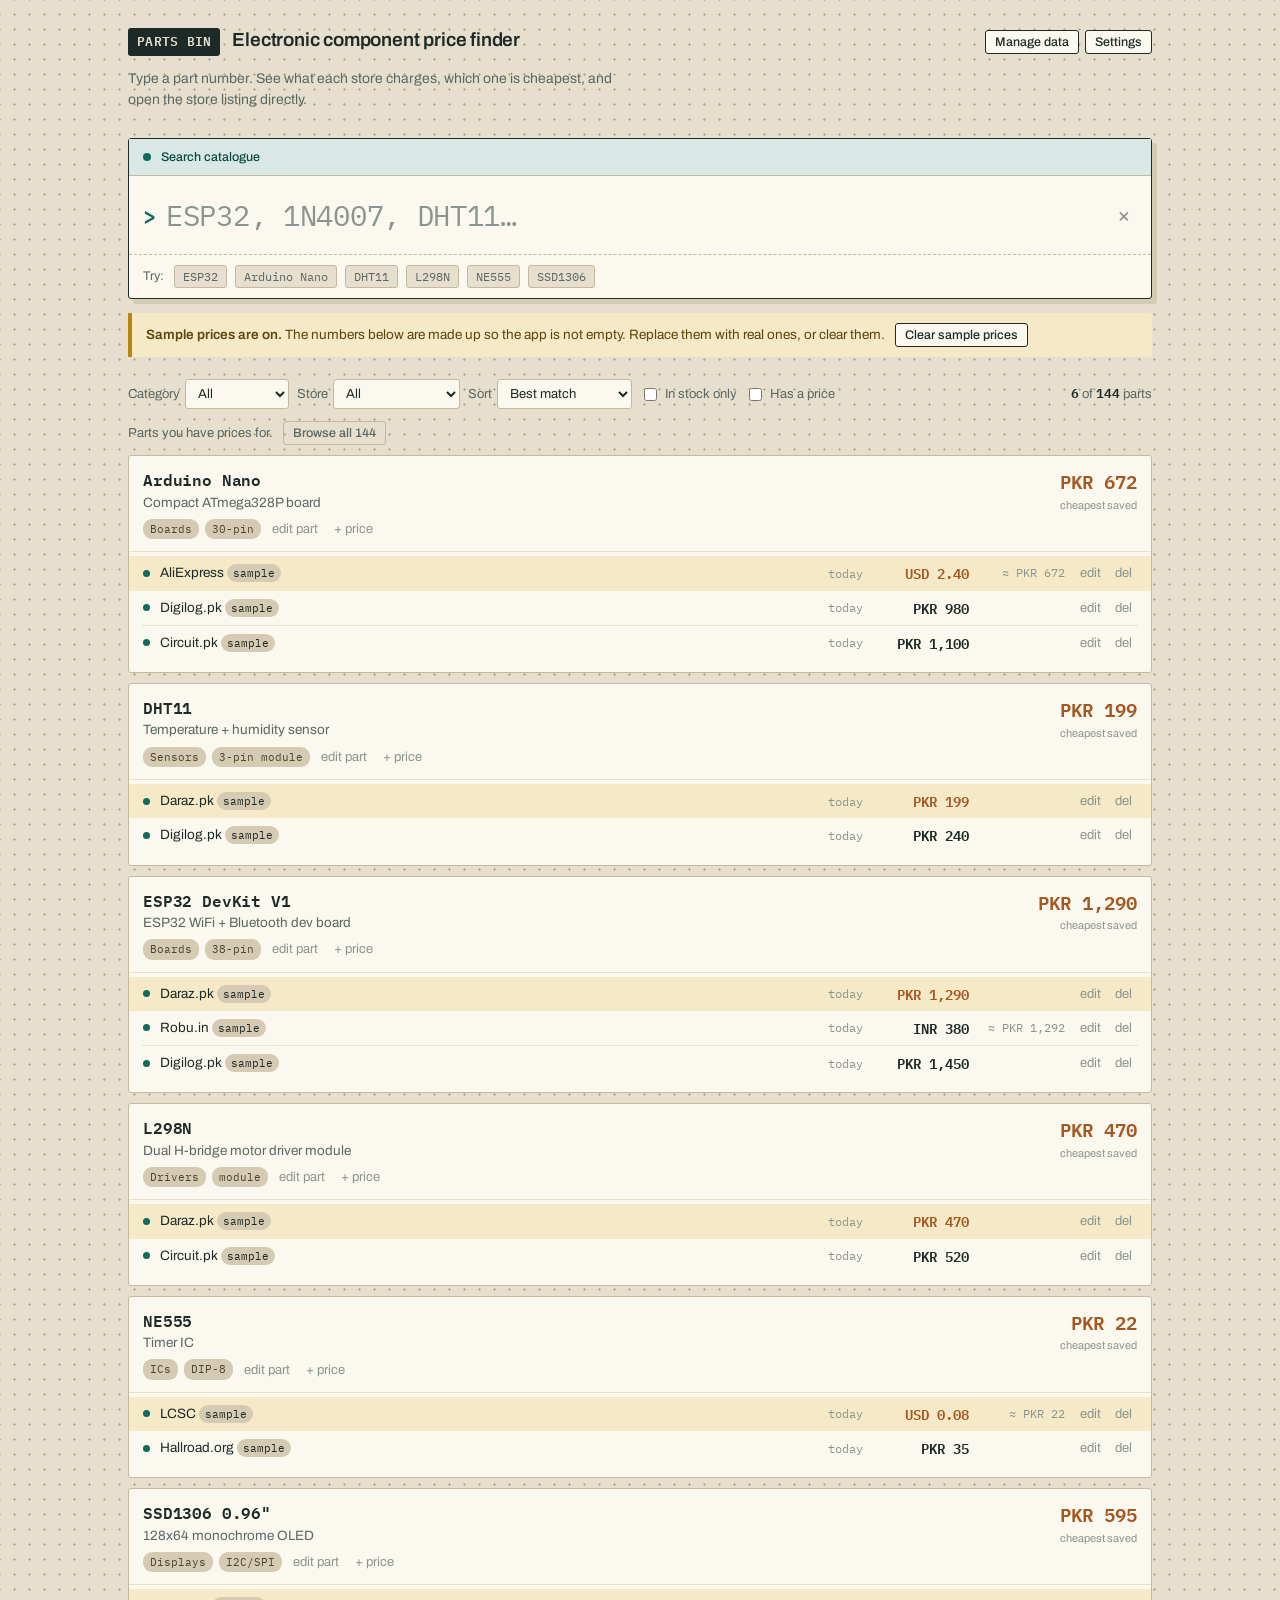
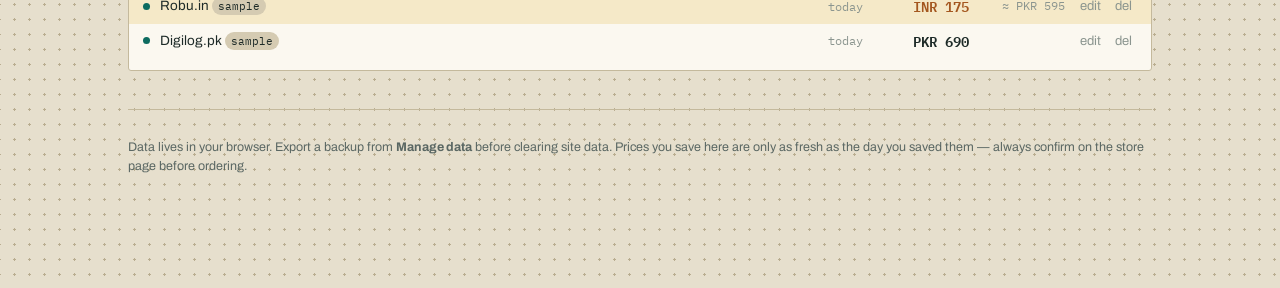
==== parts-bin/index.html @ 173c0f7b "Add Parts Bin, a client-side electronic component price finder Deploys the Parts Bin static web app " ====
<!DOCTYPE html>
<html lang="en">
<head>
<meta charset="utf-8">
<meta name="viewport" content="width=device-width, initial-scale=1, viewport-fit=cover">
<title>Parts Bin — electronic component price finder</title>
<meta name="description" content="Search an electronic component, compare what each store charges, and jump straight to the store listing.">
<link rel="preconnect" href="https://fonts.googleapis.com">
<link rel="preconnect" href="https://fonts.gstatic.com" crossorigin>
<link href="https://fonts.googleapis.com/css2?family=Archivo:wght@400;500;600;700&family=IBM+Plex+Mono:wght@400;500;600&display=swap" rel="stylesheet">
<style>
:root{
  --board:#e6dfcd;
  --board-deep:#d5cbb2;
  --hole:#b9ad90;
  --ink:#1d2a27;
  --ink-soft:#5a6763;
  --ink-faint:#8b958f;
  --solder:#0d6b5f;
  --solder-dark:#084a41;
  --solder-tint:#d9e8e4;
  --copper:#a4571f;
  --gold:#b8860b;
  --gold-tint:#f5e9c8;
  --card:#fbf8f0;
  --line:#c4b99c;
  --danger:#9c2f22;
  --r:3px;
  --pad:clamp(14px,4vw,28px);
}
*{box-sizing:border-box}
html,body{margin:0;padding:0}
body{
  background-color:var(--board);
  background-image:radial-gradient(var(--hole) 1.1px, transparent 1.2px);
  background-size:15px 15px;
  background-position:7px 7px;
  color:var(--ink);
  font-family:'Archivo',system-ui,-apple-system,'Segoe UI',sans-serif;
  font-size:16px;
  line-height:1.5;
  -webkit-text-size-adjust:100%;
}
.mono{font-family:'IBM Plex Mono',ui-monospace,Menlo,Consolas,monospace}
.wrap{max-width:1080px;margin:0 auto;padding:0 var(--pad) 100px}

/* ---------- masthead ---------- */
.masthead{padding:26px 0 8px;display:flex;align-items:baseline;gap:12px;flex-wrap:wrap}
.mark{
  font-family:'IBM Plex Mono',monospace;font-weight:600;font-size:13px;letter-spacing:.02em;
  background:var(--ink);color:var(--board);padding:4px 9px;border-radius:var(--r);
}
.masthead h1{font-size:19px;font-weight:600;margin:0;letter-spacing:-.01em}
.masthead p{margin:0;color:var(--ink-soft);font-size:14px;flex-basis:100%;max-width:62ch}
.mast-actions{margin-left:auto;display:flex;gap:6px}

/* ---------- hero search ---------- */
.console{
  margin-top:20px;background:var(--card);border:1.5px solid var(--ink);
  border-radius:var(--r);box-shadow:5px 5px 0 var(--board-deep);
}
.console-top{
  display:flex;align-items:center;gap:10px;padding:9px 14px;
  border-bottom:1px solid var(--line);background:var(--solder-tint);
}
.console-top span{font-size:12.5px;color:var(--solder-dark);font-weight:500}
.lamp{width:8px;height:8px;border-radius:50%;background:var(--solder);flex:none}
.searchrow{display:flex;align-items:center;gap:10px;padding:6px 14px}
.searchrow .caret{color:var(--solder);font-size:22px;font-weight:600;line-height:1}
#q{
  flex:1;border:0;outline:0;background:transparent;padding:14px 0;
  font-family:'IBM Plex Mono',monospace;font-size:clamp(19px,4.6vw,29px);
  font-weight:500;color:var(--ink);letter-spacing:-.01em;min-width:0;
}
#q::placeholder{color:var(--ink-faint);font-weight:400}
.clearbtn{border:0;background:transparent;color:var(--ink-faint);font-size:22px;cursor:pointer;padding:4px 6px;line-height:1}
.clearbtn:hover{color:var(--danger)}
.console-foot{
  padding:10px 14px;border-top:1px dashed var(--line);
  display:flex;gap:8px;flex-wrap:wrap;align-items:center;
}
.console-foot small{color:var(--ink-soft);font-size:12.5px;margin-right:2px}
.chipsug{
  border:1px solid var(--line);background:var(--board);color:var(--ink-soft);
  font-family:'IBM Plex Mono',monospace;font-size:12px;padding:3px 8px;
  border-radius:var(--r);cursor:pointer;
}
.chipsug:hover{border-color:var(--solder);color:var(--solder-dark);background:var(--solder-tint)}

/* ---------- buttons ---------- */
button{font-family:inherit}
.btn{
  border:1.5px solid var(--ink);background:var(--card);color:var(--ink);
  padding:7px 13px;border-radius:var(--r);font-size:13.5px;font-weight:500;cursor:pointer;
}
.btn:hover{background:var(--solder-tint)}
.btn-solid{background:var(--solder);border-color:var(--solder-dark);color:#fff}
.btn-solid:hover{background:var(--solder-dark)}
.btn-sm{padding:4px 9px;font-size:12.5px;border-width:1px}
.btn-danger{color:var(--danger);border-color:var(--danger)}
.btn-danger:hover{background:#f6e4e1}
.btn-ghost{border-color:var(--line);background:transparent;color:var(--ink-soft)}
.btn-ghost:hover{background:var(--card);color:var(--ink)}
:focus-visible{outline:2.5px solid var(--copper);outline-offset:2px}

/* ---------- banner ---------- */
.banner{
  margin-top:14px;padding:10px 14px;border-left:4px solid var(--gold);
  background:var(--gold-tint);border-radius:0 var(--r) var(--r) 0;
  font-size:13.5px;color:#5c4508;display:flex;gap:10px;align-items:center;flex-wrap:wrap;
}
.banner strong{font-weight:600}

/* ---------- filters ---------- */
.filters{display:flex;gap:8px;flex-wrap:wrap;align-items:center;margin:22px 0 12px}
.filters select,.filters input[type=number]{
  font-family:inherit;font-size:13px;padding:6px 8px;border:1px solid var(--line);
  background:var(--card);color:var(--ink);border-radius:var(--r);
}
.filters label{font-size:13px;color:var(--ink-soft);display:flex;align-items:center;gap:5px}
.count{margin-left:auto;font-size:13px;color:var(--ink-soft)}
.count b{font-family:'IBM Plex Mono',monospace;color:var(--ink);font-weight:600}

/* ---------- live links ---------- */
.live{
  background:var(--card);border:1px solid var(--line);border-left:4px solid var(--copper);
  border-radius:0 var(--r) var(--r) 0;padding:12px 14px;margin-bottom:18px;
}
.live h3{margin:0 0 3px;font-size:14px;font-weight:600}
.live p{margin:0 0 9px;font-size:12.5px;color:var(--ink-soft);max-width:66ch}
.livelinks{display:flex;gap:6px;flex-wrap:wrap}
.livelinks a{
  font-size:12.5px;text-decoration:none;color:var(--solder-dark);background:var(--solder-tint);
  border:1px solid #b5cfc9;padding:4px 10px;border-radius:var(--r);
}
.livelinks a:hover{background:var(--solder);color:#fff;border-color:var(--solder-dark)}

/* ---------- component strip ---------- */
.strip{
  background:var(--card);border:1px solid var(--line);border-radius:var(--r);
  margin-bottom:10px;overflow:hidden;
}
.strip-head{
  display:flex;gap:12px;align-items:flex-start;padding:12px 14px;
  border-bottom:1px solid #e7dfc9;flex-wrap:wrap;
}
.pn{
  font-family:'IBM Plex Mono',monospace;font-weight:600;font-size:15.5px;
  color:var(--ink);letter-spacing:-.01em;word-break:break-word;
}
.strip-title{flex:1;min-width:200px}
.strip-title .nm{font-size:13.5px;color:var(--ink-soft);margin-top:1px}
.meta{display:flex;gap:6px;flex-wrap:wrap;margin-top:6px}
.tag{
  font-size:11px;padding:2px 7px;border-radius:9px;background:var(--board-deep);
  color:#4a4530;font-family:'IBM Plex Mono',monospace;
}
.best{
  text-align:right;font-family:'IBM Plex Mono',monospace;flex:none;
}
.best .amt{font-size:19px;font-weight:600;color:var(--copper);white-space:nowrap}
.best .lbl{font-size:11px;color:var(--ink-faint);font-family:'Archivo',sans-serif}
.best .none{font-size:12.5px;color:var(--ink-faint);font-family:'Archivo',sans-serif}

.prices{padding:4px 14px 12px}
.prow{
  display:flex;align-items:center;gap:10px;padding:7px 0;
  border-bottom:1px dotted #ddd3ba;font-size:13.5px;flex-wrap:wrap;
}
.prow:last-child{border-bottom:0}
.prow .store{flex:1;min-width:110px}
.prow .store a{color:var(--ink);text-decoration:none;border-bottom:1px solid var(--line)}
.prow .store a:hover{color:var(--solder);border-color:var(--solder)}
.prow .amt{font-family:'IBM Plex Mono',monospace;font-weight:600;min-width:96px;text-align:right}
.prow .conv{font-family:'IBM Plex Mono',monospace;font-size:12px;color:var(--ink-faint);min-width:86px;text-align:right}
.prow.is-best{background:var(--gold-tint);margin:0 -14px;padding:7px 14px;border-bottom:0}
.prow.is-best .amt{color:var(--copper)}
.dot{width:7px;height:7px;border-radius:50%;flex:none}
.dot.in{background:var(--solder)}
.dot.out{background:#b8433a}
.dot.unk{background:#bdb49c}
.when{font-size:11.5px;color:var(--ink-faint);font-family:'IBM Plex Mono',monospace}
.rowacts{display:flex;gap:4px}
.iconbtn{border:0;background:transparent;cursor:pointer;color:var(--ink-faint);font-size:13px;padding:2px 5px;border-radius:var(--r)}
.iconbtn:hover{background:var(--board-deep);color:var(--ink)}
.noprice{padding:2px 14px 10px;font-size:12.5px;color:var(--ink-faint)}
.linkbtn{
  border:0;background:transparent;padding:0;cursor:pointer;font-size:12.5px;
  color:var(--solder);border-bottom:1px solid var(--solder);font-family:inherit;
}
.linkbtn:hover{color:var(--solder-dark)}
.lead{
  display:flex;align-items:center;gap:10px;flex-wrap:wrap;
  font-size:13px;color:var(--ink-soft);margin:0 0 10px;
}

/* ---------- empty ---------- */
.empty{
  background:var(--card);border:1px dashed var(--line);border-radius:var(--r);
  padding:34px 22px;text-align:center;
}
.empty h3{margin:0 0 6px;font-size:16px;font-weight:600}
.empty p{margin:0 auto 14px;font-size:14px;color:var(--ink-soft);max-width:46ch}

/* ---------- modal ---------- */
.scrim{
  position:fixed;inset:0;background:rgba(29,42,39,.55);display:none;
  align-items:flex-start;justify-content:center;padding:20px;z-index:60;overflow-y:auto;
}
.scrim.open{display:flex}
.modal{
  background:var(--card);border:1.5px solid var(--ink);border-radius:var(--r);
  width:100%;max-width:540px;margin:auto;box-shadow:7px 7px 0 rgba(0,0,0,.22);
}
.modal-head{
  display:flex;align-items:center;padding:12px 16px;border-bottom:1px solid var(--line);
  background:var(--solder-tint);
}
.modal-head h2{margin:0;font-size:15px;font-weight:600}
.modal-head .x{margin-left:auto;border:0;background:transparent;font-size:20px;cursor:pointer;color:var(--ink-soft);line-height:1}
.modal-body{padding:16px;max-height:66vh;overflow-y:auto}
.modal-foot{padding:12px 16px;border-top:1px solid var(--line);display:flex;gap:8px;justify-content:flex-end;flex-wrap:wrap}
.f{margin-bottom:13px}
.f label{display:block;font-size:12.5px;color:var(--ink-soft);margin-bottom:4px}
.f input,.f select,.f textarea{
  width:100%;font-family:inherit;font-size:14px;padding:8px 10px;
  border:1px solid var(--line);background:#fff;color:var(--ink);border-radius:var(--r);
}
.f input.mono,.f textarea.mono{font-family:'IBM Plex Mono',monospace}
.f textarea{min-height:78px;resize:vertical}
.f .hint{font-size:11.5px;color:var(--ink-faint);margin-top:4px}
.f2{display:grid;grid-template-columns:1fr 1fr;gap:10px}
.err{color:var(--danger);font-size:13px;margin-bottom:10px;display:none}
.err.show{display:block}

/* ---------- manager lists ---------- */
.mrow{
  display:flex;gap:8px;align-items:center;padding:9px 0;border-bottom:1px dotted #ddd3ba;font-size:13.5px;
}
.mrow:last-child{border-bottom:0}
.mrow .nmwrap{flex:1;min-width:0}
.mrow .sub{font-size:11.5px;color:var(--ink-faint);font-family:'IBM Plex Mono',monospace;overflow:hidden;text-overflow:ellipsis;white-space:nowrap}
.sw{display:flex;align-items:center;gap:5px;font-size:12px;color:var(--ink-soft)}
.pill{font-size:11px;font-family:'IBM Plex Mono',monospace;background:var(--board-deep);padding:2px 6px;border-radius:9px}
.tabs{display:flex;gap:4px;margin-bottom:14px;border-bottom:1px solid var(--line)}
.tabs button{
  border:0;background:transparent;padding:8px 12px;font-size:13.5px;cursor:pointer;
  color:var(--ink-soft);border-bottom:2.5px solid transparent;margin-bottom:-1px;
}
.tabs button.on{color:var(--ink);border-bottom-color:var(--solder);font-weight:600}
.pane{display:none}
.pane.on{display:block}
.stat{font-family:'IBM Plex Mono',monospace;font-size:12.5px;color:var(--ink-soft);margin-bottom:12px}

/* ---------- toast ---------- */
#toast{
  position:fixed;left:50%;bottom:22px;transform:translateX(-50%);
  background:var(--ink);color:var(--board);padding:10px 18px;border-radius:var(--r);
  font-size:13.5px;z-index:90;opacity:0;pointer-events:none;transition:opacity .18s;
  max-width:90vw;text-align:center;
}
#toast.show{opacity:1}

/* ---------- footer ---------- */
footer{
  margin-top:38px;padding-top:16px;border-top:1px solid var(--line);
  font-size:12.5px;color:var(--ink-soft);
}
footer a{color:var(--solder-dark)}

@media (max-width:640px){
  .best{text-align:left;width:100%}
  .prow .conv{display:none}
  .mast-actions{margin-left:0;flex-basis:100%}
}
@media (prefers-reduced-motion:reduce){*{transition:none!important;animation:none!important}}
</style>
</head>
<body>
<div class="wrap">

  <header class="masthead">
    <span class="mark">PARTS BIN</span>
    <h1>Electronic component price finder</h1>
    <div class="mast-actions">
      <button class="btn btn-sm" id="btnManage">Manage data</button>
      <button class="btn btn-sm" id="btnSettings">Settings</button>
    </div>
    <p>Type a part number. See what each store charges, which one is cheapest, and open the store listing directly.</p>
  </header>

  <section class="console">
    <div class="console-top"><span class="lamp"></span><span>Search catalogue</span></div>
    <div class="searchrow">
      <span class="caret mono">&gt;</span>
      <input id="q" class="mono" type="search" autocomplete="off" spellcheck="false"
             placeholder="ESP32, 1N4007, DHT11…" aria-label="Search for a component">
      <button class="clearbtn" id="btnClearQ" title="Clear search" aria-label="Clear search">&times;</button>
    </div>
    <div class="console-foot">
      <small>Try:</small>
      <button class="chipsug">ESP32</button>
      <button class="chipsug">Arduino Nano</button>
      <button class="chipsug">DHT11</button>
      <button class="chipsug">L298N</button>
      <button class="chipsug">NE555</button>
      <button class="chipsug">SSD1306</button>
    </div>
  </section>

  <div id="demoBanner" class="banner" hidden>
    <span><strong>Sample prices are on.</strong> The numbers below are made up so the app is not empty. Replace them with real ones, or clear them.</span>
    <button class="btn btn-sm" id="btnClearDemo">Clear sample prices</button>
  </div>

  <div class="filters">
    <label>Category
      <select id="fCat"><option value="">All</option></select>
    </label>
    <label>Store
      <select id="fStore"><option value="">All</option></select>
    </label>
    <label>Sort
      <select id="fSort">
        <option value="relevance">Best match</option>
        <option value="cheap">Cheapest first</option>
        <option value="expensive">Priciest first</option>
        <option value="az">Part number A–Z</option>
      </select>
    </label>
    <label><input type="checkbox" id="fStock"> In stock only</label>
    <label><input type="checkbox" id="fPriced"> Has a price</label>
    <span class="count" id="count"></span>
  </div>

  <section class="live" id="liveBox" hidden>
    <h3>Check live prices for “<span id="liveQ"></span>”</h3>
    <p>Saved prices go stale. These open each store's own search page in a new tab, so you see today's price and stock.</p>
    <div class="livelinks" id="liveLinks"></div>
  </section>

  <main id="results"></main>

  <footer>
    <p>Data lives in your browser. Export a backup from <b>Manage data</b> before clearing site data. Prices you save here are only as fresh as the day you saved them — always confirm on the store page before ordering.</p>
  </footer>
</div>

<div class="scrim" id="scrim"><div class="modal" id="modal"></div></div>
<div id="toast" role="status" aria-live="polite"></div>

<script src="app.js"></script>
</body>
</html>
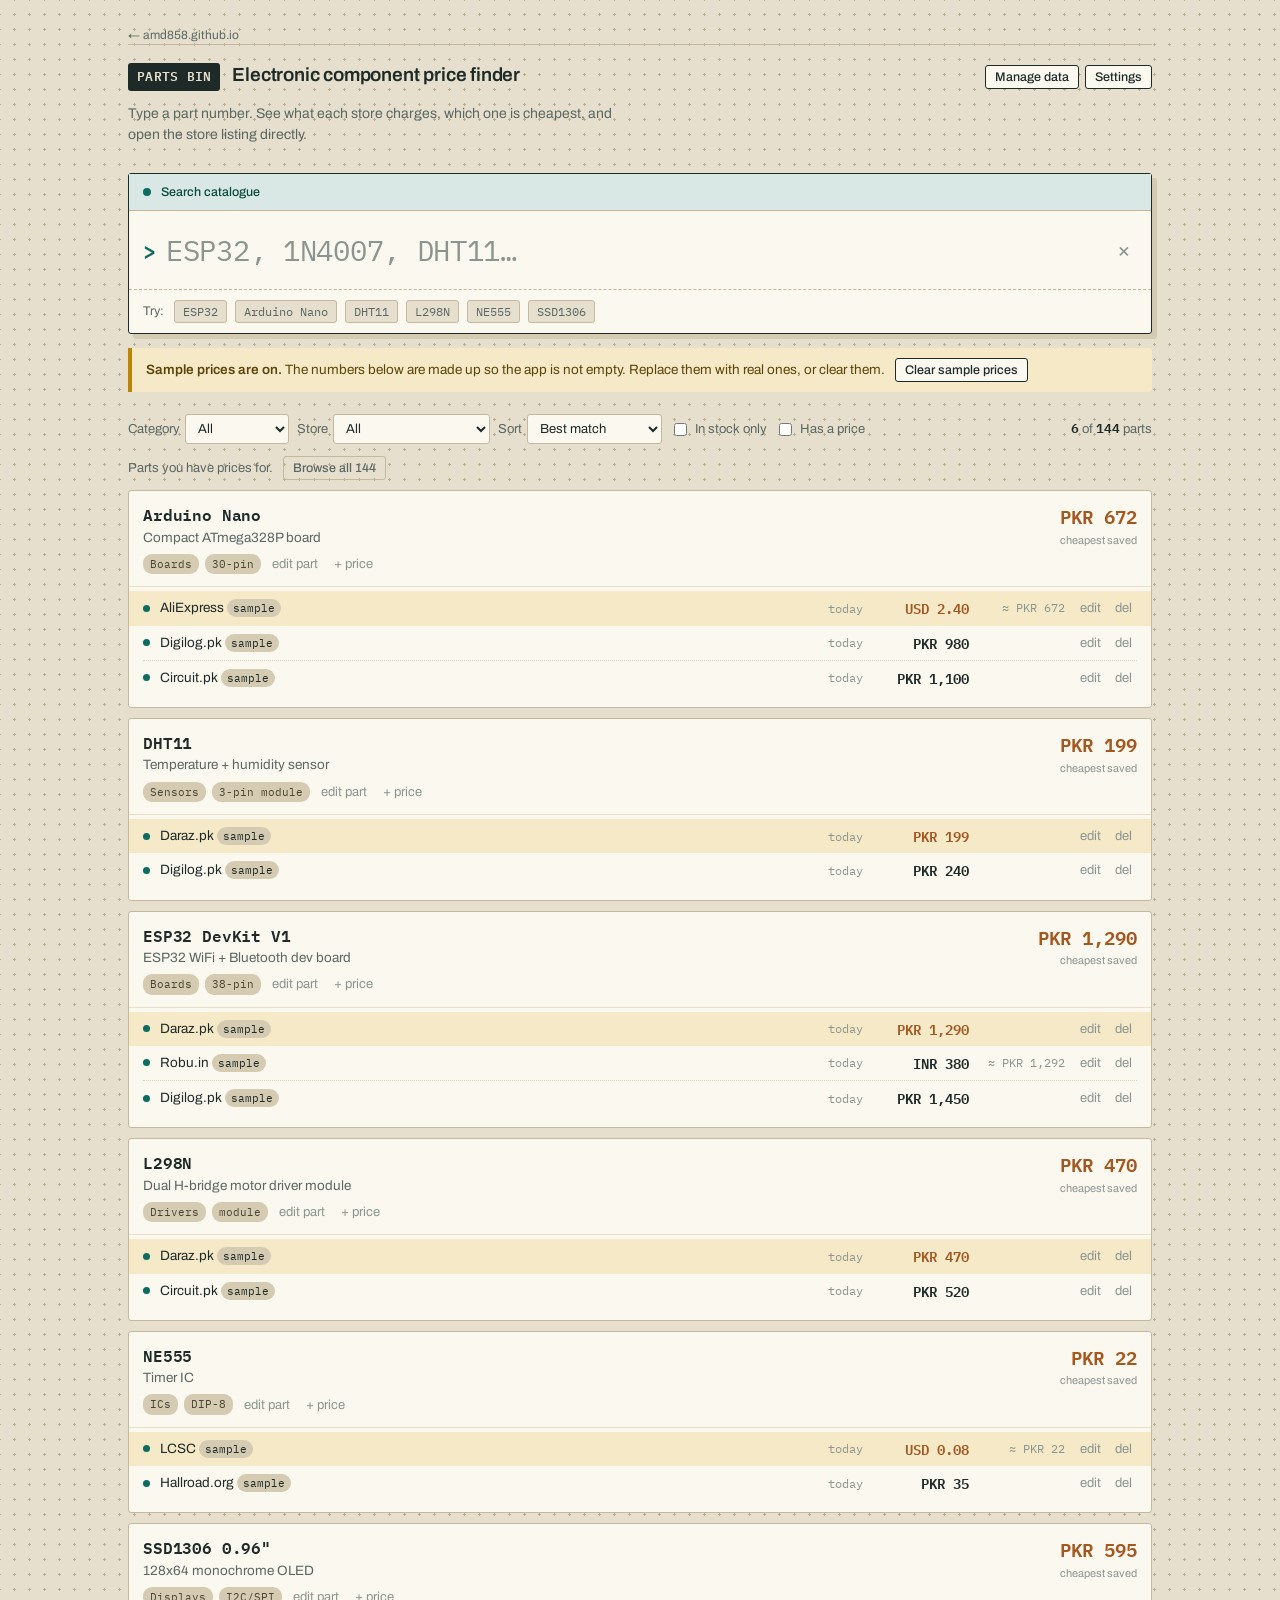
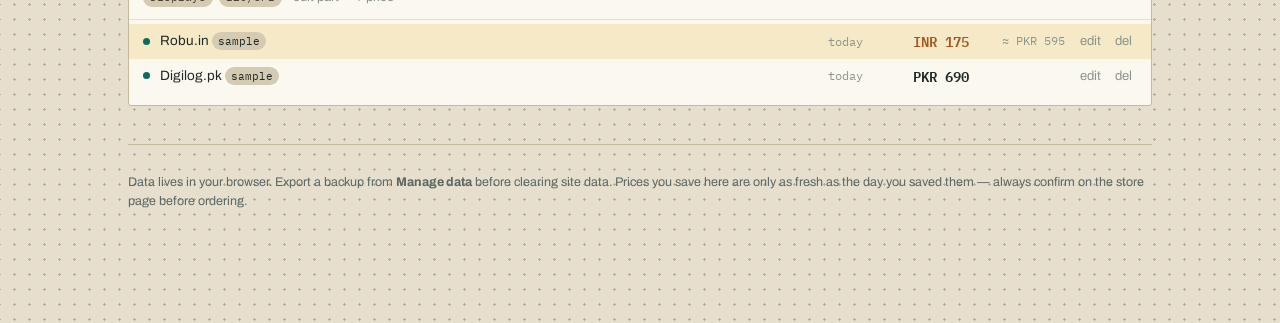
==== commit 07683db0: "Restructure into a welcome hub with portfolio/ and parts-bin/ as destinations amd858.github.io was p" ====
--- a/parts-bin/index.html
+++ b/parts-bin/index.html
@@ -280,6 +280,7 @@
 <div class="wrap">
 
   <header class="masthead">
+    <a href="../" style="font-size:12px;color:var(--ink-soft);text-decoration:none;border-bottom:1px solid var(--line);margin-bottom:4px;flex-basis:100%">&larr; amd858.github.io</a>
     <span class="mark">PARTS BIN</span>
     <h1>Electronic component price finder</h1>
     <div class="mast-actions">
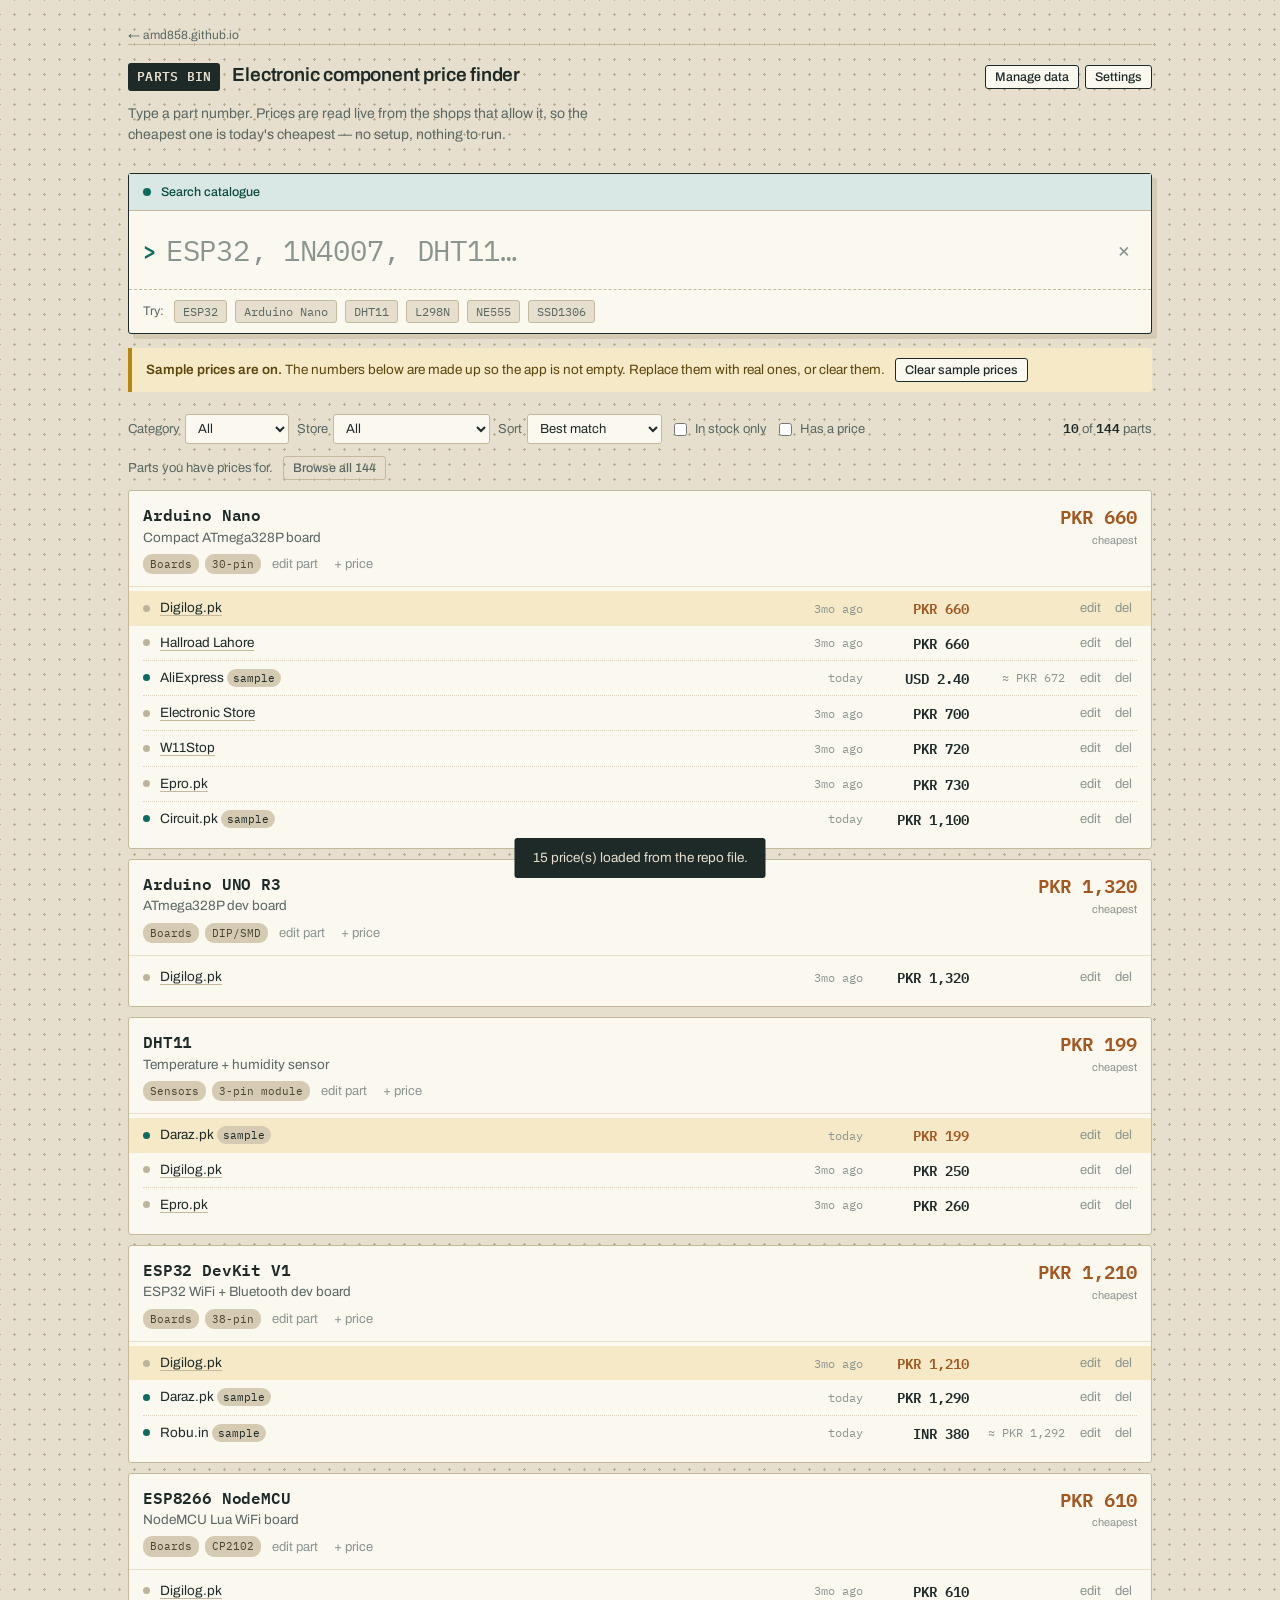
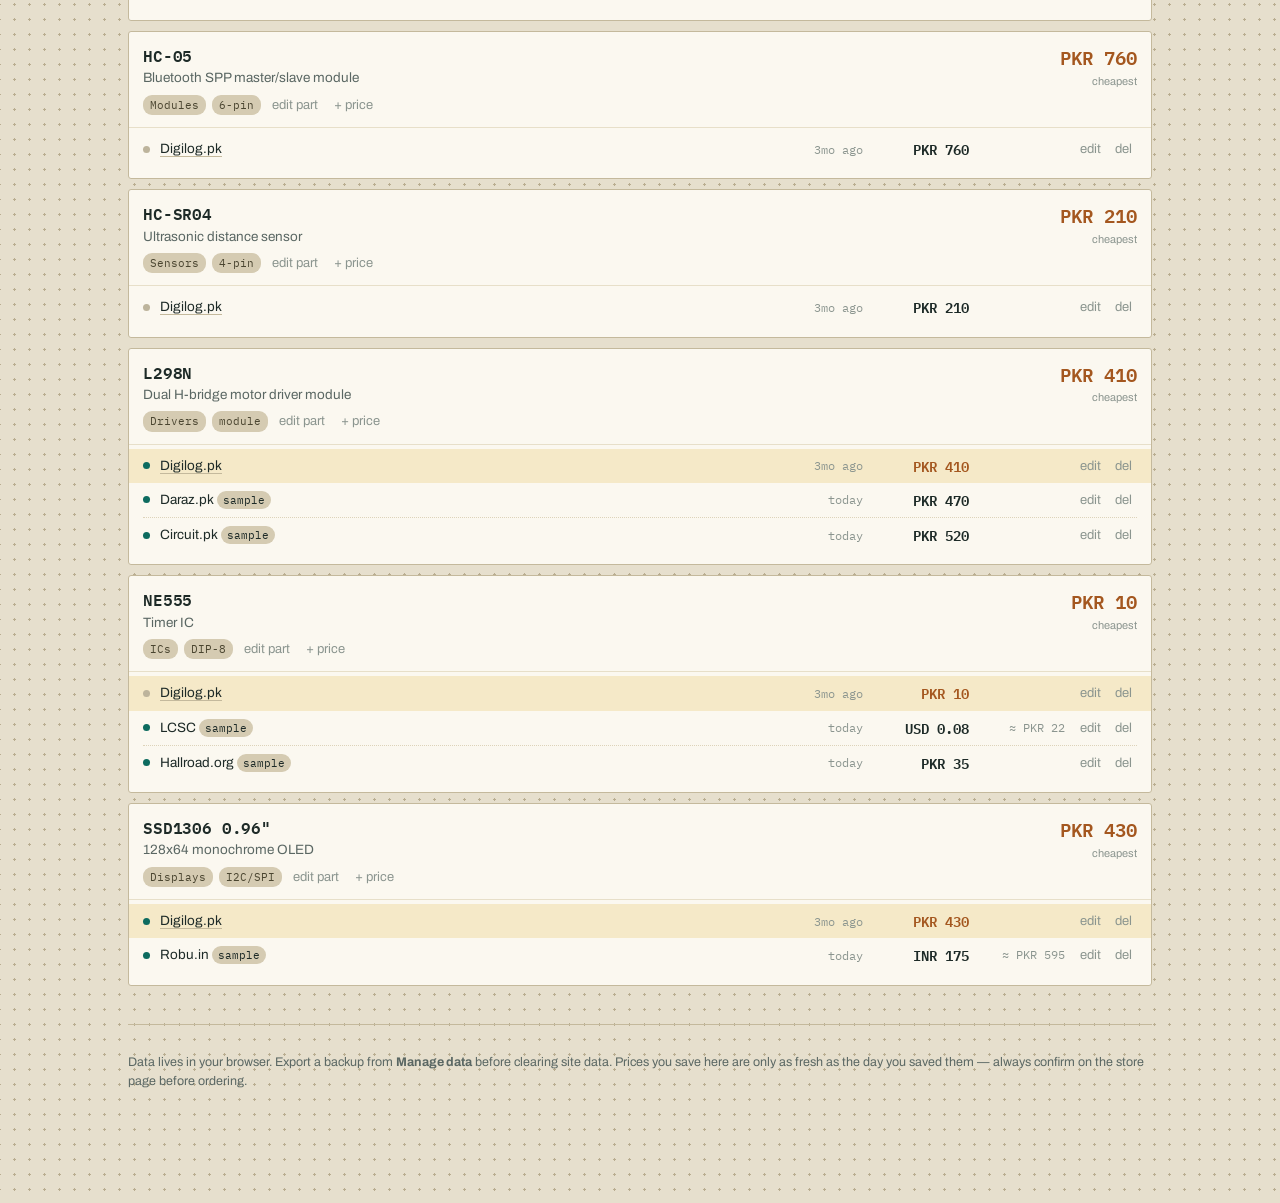
==== commit 1ba1d02b: "Fetch prices live in the browser — the app now searches by itself The user tested Shopify's /search/" ====
--- a/parts-bin/index.html
+++ b/parts-bin/index.html
@@ -242,6 +242,9 @@
 .mrow .sub{font-size:11.5px;color:var(--ink-faint);font-family:'IBM Plex Mono',monospace;overflow:hidden;text-overflow:ellipsis;white-space:nowrap}
 .sw{display:flex;align-items:center;gap:5px;font-size:12px;color:var(--ink-soft)}
 .pill{font-size:11px;font-family:'IBM Plex Mono',monospace;background:var(--board-deep);padding:2px 6px;border-radius:9px}
+.pill.live{background:var(--solder);color:#fff}
+.matched{display:block;font-size:11px;color:var(--ink-faint);margin-top:1px;
+  overflow:hidden;text-overflow:ellipsis;white-space:nowrap;max-width:100%}
 .tabs{display:flex;gap:4px;margin-bottom:14px;border-bottom:1px solid var(--line)}
 .tabs button{
   border:0;background:transparent;padding:8px 12px;font-size:13.5px;cursor:pointer;
@@ -287,7 +290,7 @@
       <button class="btn btn-sm" id="btnManage">Manage data</button>
       <button class="btn btn-sm" id="btnSettings">Settings</button>
     </div>
-    <p>Type a part number. See what each store charges, which one is cheapest, and open the store listing directly.</p>
+    <p>Type a part number. Prices are read live from the shops that allow it, so the cheapest one is today's cheapest — no setup, nothing to run.</p>
   </header>
 
   <section class="console">
